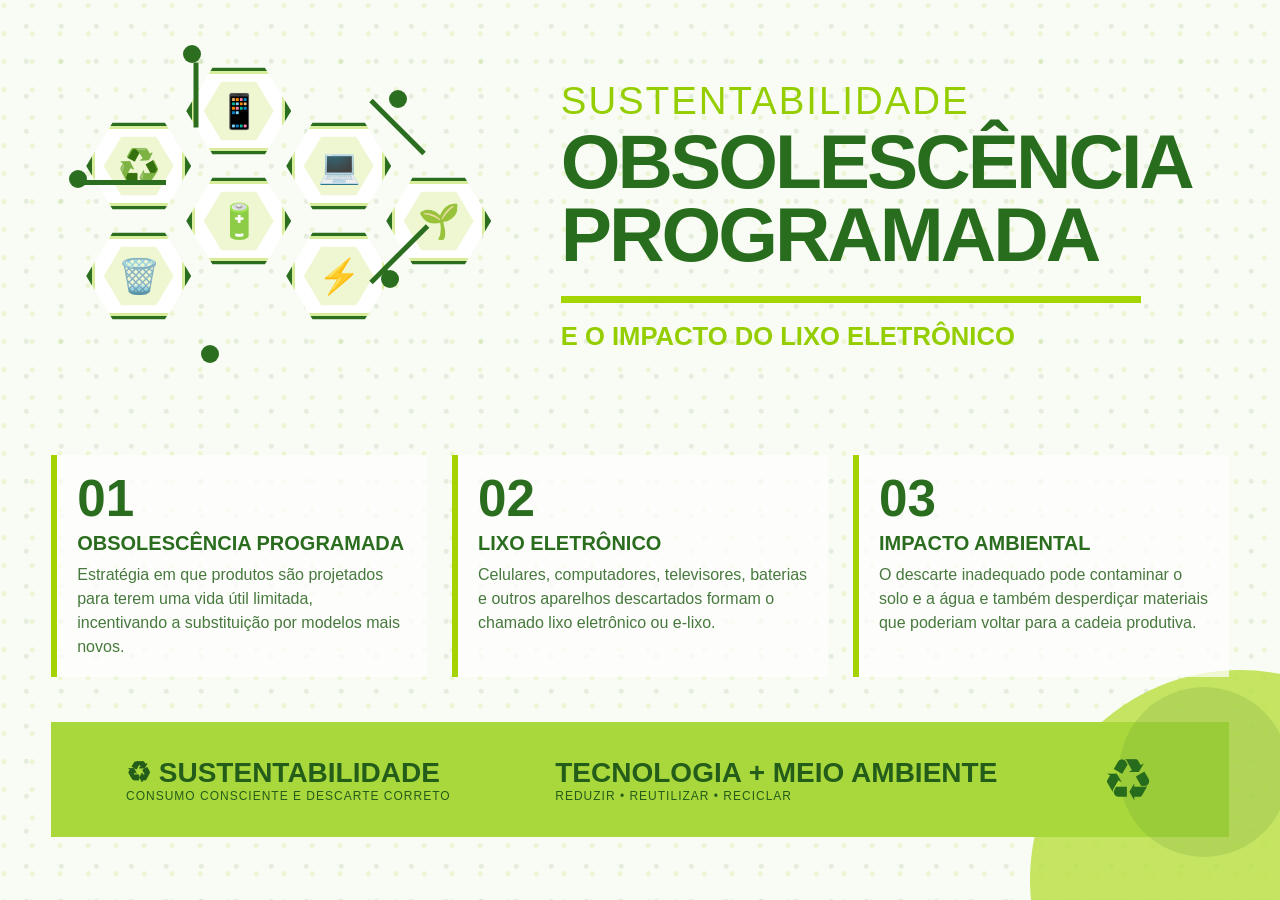
==== index.html @ cfb1f8db "v1" ====
<!DOCTYPE html>
<html lang="pt-BR">

<head>
    <meta charset="UTF-8">
    <meta name="viewport" content="width=device-width, initial-scale=1.0">
    <title>Obsolescência Programada e Lixo Eletrônico</title>
    <link rel="stylesheet" href="./CSS/style.css">
</head>

<body>

    <main class="pagina">

        <div class="mancha"></div>

        <div class="conteudo">

            <!-- PARTE SUPERIOR -->
            <section class="topo">

                <!-- Hexágonos -->
                <div class="rede">

                    <div class="hex h1">
                        <span>♻️</span>
                    </div>

                    <div class="hex h2">
                        <span>📱</span>
                    </div>

                    <div class="hex h3">
                        <span>💻</span>
                    </div>

                    <div class="hex h4">
                        <span>🔋</span>
                    </div>

                    <div class="hex h5">
                        <span>🗑️</span>
                    </div>

                    <div class="hex h6">
                        <span>⚡</span>
                    </div>

                    <div class="hex h7">
                        <span>🌱</span>
                    </div>

                    <!-- Pontos -->
                    <div class="ponto p1"></div>
                    <div class="ponto p2"></div>
                    <div class="ponto p3"></div>
                    <div class="ponto p4"></div>
                    <div class="ponto p5"></div>

                    <!-- Linhas -->
                    <div class="linha l1"></div>
                    <div class="linha l2"></div>
                    <div class="linha l3"></div>
                    <div class="linha l4"></div>

                </div>


                <!-- TÍTULO -->
                <div class="titulo">

                    <small>SUSTENTABILIDADE</small>

                    <h1>
                        Obsolescência<br>
                        Programada
                    </h1>

                    <div class="linha-titulo"></div>

                    <div class="subtitulo">
                        E o impacto do lixo eletrônico
                    </div>

                </div>

            </section>


            <!-- CARDS -->
            <section class="informacoes">

                <article class="card">

                    <div class="numero">01</div>

                    <h2><a class="link" href="./Obsolescência_Programada.html">Obsolescência Programada</a></h2>

                    <p>
                        Estratégia em que produtos são projetados para terem
                        uma vida útil limitada, incentivando a substituição
                        por modelos mais novos.
                    </p>

                </article>


                <article class="card">

                    <div class="numero">02</div>

                    <h2><a class="link" href="./Lixo_eletrônico.html">Lixo Eletrônico</a></h2>

                    <p>
                        Celulares, computadores, televisores, baterias e
                        outros aparelhos descartados formam o chamado
                        lixo eletrônico ou e-lixo.
                    </p>

                </article>


                <article class="card">

                    <div class="numero">03</div>

                    <h2><a class="link" href="./Impactos.html">Impacto Ambiental</a></h2>

                    <p>
                        O descarte inadequado pode contaminar o solo e a
                        água e também desperdiçar materiais que poderiam
                        voltar para a cadeia produtiva.
                    </p>

                </article>

            </section>


            <!-- PARTE INFERIOR -->
            <section class="faixa">

                <div class="logo-texto">

                    ♻ SUSTENTABILIDADE

                    <span>
                        CONSUMO CONSCIENTE E DESCARTE CORRETO
                    </span>

                </div>


                <div class="logo-texto">

                    TECNOLOGIA + MEIO AMBIENTE

                    <span>
                        REDUZIR • REUTILIZAR • RECICLAR
                    </span>

                </div>


                <div class="reciclagem">
                    ♻
                </div>

            </section>

        </div>

    </main>

</body>

</html>
---- CSS/style.css ----
* {
    margin: 0;
    padding: 0;
    box-sizing: border-box;
}

body {
    font-family: Arial, Helvetica, sans-serif;
    background: #f8fbf1;
    color: #276b1c;
}


/* =========================
   PÁGINA
========================= */

.pagina {
    min-height: 100vh;

    position: relative;

    overflow: hidden;

    background:
        radial-gradient(
            circle at 15% 20%,
            rgba(145, 205, 0, .13) 0 2px,
            transparent 3px
        ),

        radial-gradient(
            circle at 75% 75%,
            rgba(46, 112, 27, .10) 0 2px,
            transparent 3px
        ),

        #f9fcf4;

    background-size:
        28px 28px,
        35px 35px;
}


/* Mancha decorativa */

.mancha {
    position: absolute;

    width: 420px;
    height: 420px;

    right: -170px;
    bottom: -190px;

    background: #b8df3e;

    border-radius: 50%;

    opacity: .8;
}


/* =========================
   CONTEÚDO
========================= */

.conteudo {
    width: min(1200px, 92%);

    margin: auto;

    padding: 45px 0 35px;

    position: relative;

    z-index: 2;
}


/* =========================
   PARTE SUPERIOR
========================= */

.topo {
    display: grid;

    grid-template-columns: 42% 58%;

    align-items: center;

    gap: 15px;
}


/* =========================
   HEXÁGONOS
========================= */

.rede {
    position: relative;

    height: 340px;
}


.hex {
    position: absolute;

    width: 105px;
    height: 92px;

    background: white;

    border: 6px solid #2c6e1f;

    clip-path: polygon(
        25% 3%,
        75% 3%,
        100% 50%,
        75% 97%,
        25% 97%,
        0 50%
    );

    display: flex;

    align-items: center;
    justify-content: center;

    font-size: 34px;

    box-shadow:
        inset 0 0 0 3px #d8ed9c;
}


/* Fundo interno dos hexágonos */

.hex::after {
    content: "";

    position: absolute;

    width: 70px;
    height: 62px;

    background: rgba(159, 211, 0, .18);

    clip-path: polygon(
        25% 3%,
        75% 3%,
        100% 50%,
        75% 97%,
        25% 97%,
        0 50%
    );
}


.hex span {
    position: relative;

    z-index: 2;
}


/* Posição dos hexágonos */

.h1 {
    left: 35px;
    top: 75px;
}

.h2 {
    left: 135px;
    top: 20px;
}

.h3 {
    left: 235px;
    top: 75px;
}

.h4 {
    left: 135px;
    top: 130px;
}

.h5 {
    left: 35px;
    top: 185px;
}

.h6 {
    left: 235px;
    top: 185px;
}

.h7 {
    left: 335px;
    top: 130px;
}


/* =========================
   PONTOS
========================= */

.ponto {
    position: absolute;

    width: 18px;
    height: 18px;

    background: #2c6e1f;

    border-radius: 50%;
}


.p1 {
    left: 18px;
    top: 125px;
}

.p2 {
    left: 132px;
    top: 0;
}

.p3 {
    left: 338px;
    top: 45px;
}

.p4 {
    left: 330px;
    top: 225px;
}

.p5 {
    left: 150px;
    top: 300px;
}


/* =========================
   LINHAS
========================= */

.linha {
    position: absolute;

    height: 5px;

    background: #2c6e1f;

    transform-origin: left center;
}


.l1 {
    width: 90px;

    left: 25px;
    top: 135px;
}


.l2 {
    width: 65px;

    left: 145px;
    top: 15px;

    transform: rotate(90deg);
}


.l3 {
    width: 75px;

    left: 320px;
    top: 53px;

    transform: rotate(45deg);
}


.l4 {
    width: 80px;

    left: 320px;
    top: 235px;

    transform: rotate(-45deg);
}


/* =========================
   TÍTULO
========================= */

.titulo small {
    display: block;

    font-size: clamp(24px, 3vw, 43px);

    font-weight: 300;

    letter-spacing: 2px;

    color: #94ce00;

    margin-bottom: 2px;
}


.titulo h1 {
    font-size: clamp(42px, 6vw, 78px);

    line-height: .95;

    font-weight: 900;

    letter-spacing: -3px;

    text-transform: uppercase;

    color: #286d1e;
}


/* Linha abaixo do título */

.linha-titulo {
    width: 85%;

    height: 7px;

    background: #a5d500;

    margin: 25px 0 18px;
}


/* Subtítulo */

.subtitulo {
    font-size: clamp(18px, 2vw, 28px);

    line-height: 1.2;

    text-transform: uppercase;

    color: #94ce00;

    font-weight: bold;
}


/* =========================
   CARDS
========================= */

.informacoes {
    display: grid;

    grid-template-columns: repeat(3, 1fr);

    gap: 25px;

    margin-top: 45px;

    padding: 25px 0;
}


.card {
    padding: 18px 20px;

    border-left: 6px solid #a4d300;

    background: rgba(255, 255, 255, .72);
}


.card .numero {
    color: #2b6d1f;

    font-size: clamp(34px, 4vw, 52px);

    font-weight: 900;

    line-height: 1;
}

.link {
    text-decoration: none;
    color: inherit;
}


.card h2 {
    margin: 8px 0;

    color: #2b6d1f;

    font-size: 20px;

    text-transform: uppercase;
}


.card p {
    color: #47783d;

    font-size: 16px;

    line-height: 1.5;
}


/* =========================
   FAIXA INFERIOR
========================= */

.faixa {
    margin-top: 20px;

    min-height: 115px;

    background: #a9d83c;

    display: flex;

    align-items: center;

    justify-content: space-around;

    gap: 25px;

    padding: 22px 35px;

    position: relative;
}


.faixa::after {
    content: "";

    position: absolute;

    right: -60px;
    top: -35px;

    width: 170px;
    height: 170px;

    border-radius: 50%;

    background: #2c6e1f;

    opacity: .12;
}


/* Texto da faixa */

.logo-texto {
    font-size: 28px;

    font-weight: 900;

    color: #245d1a;

    text-transform: uppercase;
}


.logo-texto span {
    display: block;

    font-size: 12px;

    letter-spacing: 1px;

    font-weight: normal;
}


/* Símbolo de reciclagem */

.reciclagem {
    font-size: 58px;
}


/* =========================
   RESPONSIVIDADE
========================= */

@media (max-width: 850px) {

    .topo {
        grid-template-columns: 1fr;
    }


    .rede {
        transform: scale(.85);

        transform-origin: left top;

        margin-bottom: -45px;
    }


    .titulo {
        text-align: center;
    }


    .linha-titulo {
        width: 100%;
    }


    .informacoes {
        grid-template-columns: 1fr;
    }


    .faixa {
        flex-direction: column;

        text-align: center;
    }
}


/* =========================
   CELULARES
========================= */

@media (max-width: 500px) {

    .conteudo {
        width: 94%;

        padding-top: 25px;
    }


    .rede {
        transform: scale(.65);

        margin-bottom: -105px;
    }


    .titulo h1 {
        font-size: 40px;

        letter-spacing: -1px;
    }


    .titulo small {
        font-size: 22px;
    }


    .subtitulo {
        font-size: 17px;
    }

}
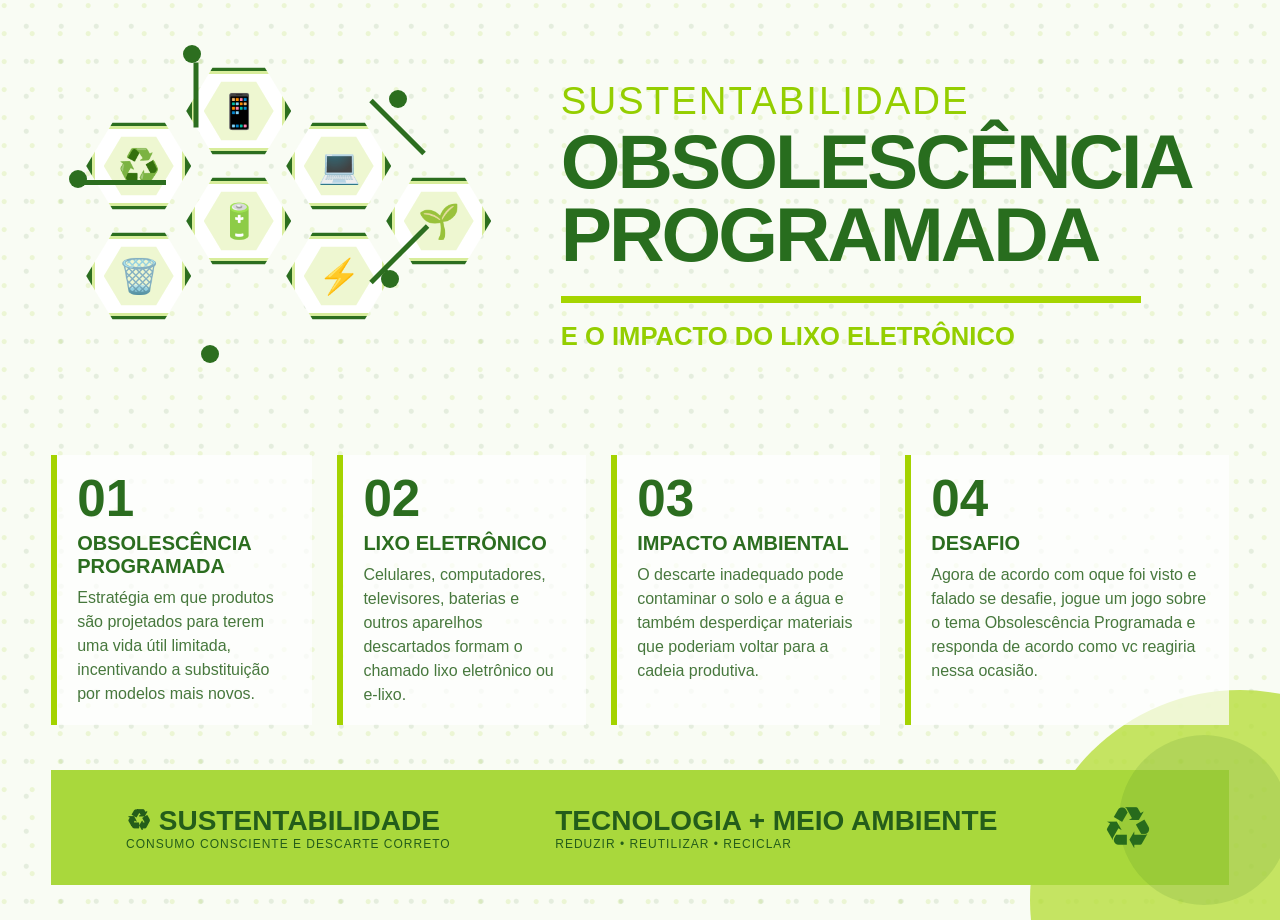
==== commit 406cff64: "v5" ====
--- a/index.html
+++ b/index.html
@@ -1,11 +1,14 @@
 <!DOCTYPE html>
-<html lang="pt-BR">
+<html lang="pt-br">
 
 <head>
     <meta charset="UTF-8">
     <meta name="viewport" content="width=device-width, initial-scale=1.0">
     <title>Obsolescência Programada e Lixo Eletrônico</title>
     <link rel="stylesheet" href="./CSS/style.css">
+    <link rel="stylesheet" href="./CSS/cards_index.css">
+    <link rel="stylesheet" href="./CSS/titulo_index.css">
+    <link rel="stylesheet" href="./CSS/inferior_index.css">
 </head>
 
 <body>
@@ -16,10 +19,8 @@
 
         <div class="conteudo">
 
-            <!-- PARTE SUPERIOR -->
             <section class="topo">
 
-                <!-- Hexágonos -->
                 <div class="rede">
 
                     <div class="hex h1">
@@ -50,14 +51,12 @@
                         <span>🌱</span>
                     </div>
 
-                    <!-- Pontos -->
                     <div class="ponto p1"></div>
                     <div class="ponto p2"></div>
                     <div class="ponto p3"></div>
                     <div class="ponto p4"></div>
                     <div class="ponto p5"></div>
 
-                    <!-- Linhas -->
                     <div class="linha l1"></div>
                     <div class="linha l2"></div>
                     <div class="linha l3"></div>
@@ -65,8 +64,6 @@
 
                 </div>
 
-
-                <!-- TÍTULO -->
                 <div class="titulo">
 
                     <small>SUSTENTABILIDADE</small>
@@ -86,8 +83,6 @@
 
             </section>
 
-
-            <!-- CARDS -->
             <section class="informacoes">
 
                 <article class="card">
@@ -134,10 +129,23 @@
 
                 </article>
 
+                <article class="card">
+
+                    <div class="numero">04</div>
+
+                    <h2><a class="link" href="./jogo.html">Desafio</a></h2>
+
+                    <p>
+                       Agora de acordo com oque foi visto e falado se desafie,
+                       jogue um jogo sobre o tema Obsolescência Programada e 
+                       responda de acordo como vc reagiria nessa ocasião.
+
+                    </p>
+
+                </article>
+
             </section>
-
-
-            <!-- PARTE INFERIOR -->
+            
             <section class="faixa">
 
                 <div class="logo-texto">
--- a/CSS/style.css
+++ b/CSS/style.css
@@ -10,18 +10,10 @@
     color: #276b1c;
 }
 
-
-/* =========================
-   PÁGINA
-========================= */
-
 .pagina {
     min-height: 100vh;
-
-    position: relative;
-
+    position: relative;
     overflow: hidden;
-
     background:
         radial-gradient(
             circle at 15% 20%,
@@ -34,87 +26,51 @@
             rgba(46, 112, 27, .10) 0 2px,
             transparent 3px
         ),
-
         #f9fcf4;
-
     background-size:
         28px 28px,
         35px 35px;
 }
 
-
-/* Mancha decorativa */
-
 .mancha {
     position: absolute;
-
     width: 420px;
     height: 420px;
-
     right: -170px;
     bottom: -190px;
-
     background: #b8df3e;
-
     border-radius: 50%;
-
     opacity: .8;
 }
-
-
-/* =========================
-   CONTEÚDO
-========================= */
 
 .conteudo {
     width: min(1200px, 92%);
-
     margin: auto;
-
     padding: 45px 0 35px;
-
-    position: relative;
-
+    position: relative;
     z-index: 2;
 }
-
-
-/* =========================
-   PARTE SUPERIOR
-========================= */
 
 .topo {
     display: grid;
-
     grid-template-columns: 42% 58%;
-
     align-items: center;
-
     gap: 15px;
 }
 
 
-/* =========================
-   HEXÁGONOS
-========================= */
-
 .rede {
     position: relative;
-
     height: 340px;
 }
 
 
 .hex {
     position: absolute;
-
     width: 105px;
     height: 92px;
-
     background: white;
-
     border: 6px solid #2c6e1f;
-
     clip-path: polygon(
         25% 3%,
         75% 3%,
@@ -125,29 +81,19 @@
     );
 
     display: flex;
-
     align-items: center;
     justify-content: center;
-
     font-size: 34px;
-
     box-shadow:
         inset 0 0 0 3px #d8ed9c;
 }
 
-
-/* Fundo interno dos hexágonos */
-
 .hex::after {
     content: "";
-
-    position: absolute;
-
+    position: absolute;
     width: 70px;
     height: 62px;
-
     background: rgba(159, 211, 0, .18);
-
     clip-path: polygon(
         25% 3%,
         75% 3%,
@@ -165,9 +111,6 @@
     z-index: 2;
 }
 
-
-/* Posição dos hexágonos */
-
 .h1 {
     left: 35px;
     top: 75px;
@@ -203,22 +146,13 @@
     top: 130px;
 }
 
-
-/* =========================
-   PONTOS
-========================= */
-
 .ponto {
     position: absolute;
-
     width: 18px;
     height: 18px;
-
     background: #2c6e1f;
-
     border-radius: 50%;
 }
-
 
 .p1 {
     left: 18px;
@@ -245,259 +179,39 @@
     top: 300px;
 }
 
-
-/* =========================
-   LINHAS
-========================= */
-
 .linha {
     position: absolute;
-
     height: 5px;
-
     background: #2c6e1f;
-
     transform-origin: left center;
 }
-
 
 .l1 {
     width: 90px;
-
     left: 25px;
     top: 135px;
 }
 
-
 .l2 {
     width: 65px;
-
     left: 145px;
     top: 15px;
-
     transform: rotate(90deg);
 }
-
 
 .l3 {
     width: 75px;
-
     left: 320px;
     top: 53px;
-
     transform: rotate(45deg);
 }
-
 
 .l4 {
     width: 80px;
-
     left: 320px;
     top: 235px;
-
     transform: rotate(-45deg);
 }
-
-
-/* =========================
-   TÍTULO
-========================= */
-
-.titulo small {
-    display: block;
-
-    font-size: clamp(24px, 3vw, 43px);
-
-    font-weight: 300;
-
-    letter-spacing: 2px;
-
-    color: #94ce00;
-
-    margin-bottom: 2px;
-}
-
-
-.titulo h1 {
-    font-size: clamp(42px, 6vw, 78px);
-
-    line-height: .95;
-
-    font-weight: 900;
-
-    letter-spacing: -3px;
-
-    text-transform: uppercase;
-
-    color: #286d1e;
-}
-
-
-/* Linha abaixo do título */
-
-.linha-titulo {
-    width: 85%;
-
-    height: 7px;
-
-    background: #a5d500;
-
-    margin: 25px 0 18px;
-}
-
-
-/* Subtítulo */
-
-.subtitulo {
-    font-size: clamp(18px, 2vw, 28px);
-
-    line-height: 1.2;
-
-    text-transform: uppercase;
-
-    color: #94ce00;
-
-    font-weight: bold;
-}
-
-
-/* =========================
-   CARDS
-========================= */
-
-.informacoes {
-    display: grid;
-
-    grid-template-columns: repeat(3, 1fr);
-
-    gap: 25px;
-
-    margin-top: 45px;
-
-    padding: 25px 0;
-}
-
-
-.card {
-    padding: 18px 20px;
-
-    border-left: 6px solid #a4d300;
-
-    background: rgba(255, 255, 255, .72);
-}
-
-
-.card .numero {
-    color: #2b6d1f;
-
-    font-size: clamp(34px, 4vw, 52px);
-
-    font-weight: 900;
-
-    line-height: 1;
-}
-
-.link {
-    text-decoration: none;
-    color: inherit;
-}
-
-
-.card h2 {
-    margin: 8px 0;
-
-    color: #2b6d1f;
-
-    font-size: 20px;
-
-    text-transform: uppercase;
-}
-
-
-.card p {
-    color: #47783d;
-
-    font-size: 16px;
-
-    line-height: 1.5;
-}
-
-
-/* =========================
-   FAIXA INFERIOR
-========================= */
-
-.faixa {
-    margin-top: 20px;
-
-    min-height: 115px;
-
-    background: #a9d83c;
-
-    display: flex;
-
-    align-items: center;
-
-    justify-content: space-around;
-
-    gap: 25px;
-
-    padding: 22px 35px;
-
-    position: relative;
-}
-
-
-.faixa::after {
-    content: "";
-
-    position: absolute;
-
-    right: -60px;
-    top: -35px;
-
-    width: 170px;
-    height: 170px;
-
-    border-radius: 50%;
-
-    background: #2c6e1f;
-
-    opacity: .12;
-}
-
-
-/* Texto da faixa */
-
-.logo-texto {
-    font-size: 28px;
-
-    font-weight: 900;
-
-    color: #245d1a;
-
-    text-transform: uppercase;
-}
-
-
-.logo-texto span {
-    display: block;
-
-    font-size: 12px;
-
-    letter-spacing: 1px;
-
-    font-weight: normal;
-}
-
-
-/* Símbolo de reciclagem */
-
-.reciclagem {
-    font-size: 58px;
-}
-
-
 /* =========================
    RESPONSIVIDADE
 ========================= */
--- a/CSS/cards_index.css
+++ b/CSS/cards_index.css
@@ -0,0 +1,56 @@
+.informacoes {
+    display: flex;
+
+    grid-template-columns: repeat(3, 1fr);
+
+    gap: 25px;
+
+    margin-top: 45px;
+
+    padding: 25px 0;
+}
+
+
+.card {
+    padding: 18px 20px;
+
+    border-left: 6px solid #a4d300;
+
+    background: rgba(255, 255, 255, .72);
+}
+
+
+.card .numero {
+    color: #2b6d1f;
+
+    font-size: clamp(34px, 4vw, 52px);
+
+    font-weight: 900;
+
+    line-height: 1;
+}
+
+.link {
+    text-decoration: none;
+    color: inherit;
+}
+
+
+.card h2 {
+    margin: 8px 0;
+
+    color: #2b6d1f;
+
+    font-size: 20px;
+
+    text-transform: uppercase;
+}
+
+
+.card p {
+    color: #47783d;
+
+    font-size: 16px;
+
+    line-height: 1.5;
+}
--- a/CSS/titulo_index.css
+++ b/CSS/titulo_index.css
@@ -0,0 +1,56 @@
+.titulo small {
+    display: block;
+
+    font-size: clamp(24px, 3vw, 43px);
+
+    font-weight: 300;
+
+    letter-spacing: 2px;
+
+    color: #94ce00;
+
+    margin-bottom: 2px;
+}
+
+
+.titulo h1 {
+    font-size: clamp(42px, 6vw, 78px);
+
+    line-height: .95;
+
+    font-weight: 900;
+
+    letter-spacing: -3px;
+
+    text-transform: uppercase;
+
+    color: #286d1e;
+}
+
+
+/* Linha abaixo do título */
+
+.linha-titulo {
+    width: 85%;
+
+    height: 7px;
+
+    background: #a5d500;
+
+    margin: 25px 0 18px;
+}
+
+
+/* Subtítulo */
+
+.subtitulo {
+    font-size: clamp(18px, 2vw, 28px);
+
+    line-height: 1.2;
+
+    text-transform: uppercase;
+
+    color: #94ce00;
+
+    font-weight: bold;
+}
--- a/CSS/inferior_index.css
+++ b/CSS/inferior_index.css
@@ -0,0 +1,69 @@
+.faixa {
+    margin-top: 20px;
+
+    min-height: 115px;
+
+    background: #a9d83c;
+
+    display: flex;
+
+    align-items: center;
+
+    justify-content: space-around;
+
+    gap: 25px;
+
+    padding: 22px 35px;
+
+    position: relative;
+}
+
+
+.faixa::after {
+    content: "";
+
+    position: absolute;
+
+    right: -60px;
+    top: -35px;
+
+    width: 170px;
+    height: 170px;
+
+    border-radius: 50%;
+
+    background: #2c6e1f;
+
+    opacity: .12;
+}
+
+
+/* Texto da faixa */
+
+.logo-texto {
+    font-size: 28px;
+
+    font-weight: 900;
+
+    color: #245d1a;
+
+    text-transform: uppercase;
+}
+
+
+.logo-texto span {
+    display: block;
+
+    font-size: 12px;
+
+    letter-spacing: 1px;
+
+    font-weight: normal;
+}
+
+
+/* Símbolo de reciclagem */
+
+.reciclagem {
+    font-size: 58px;
+}
